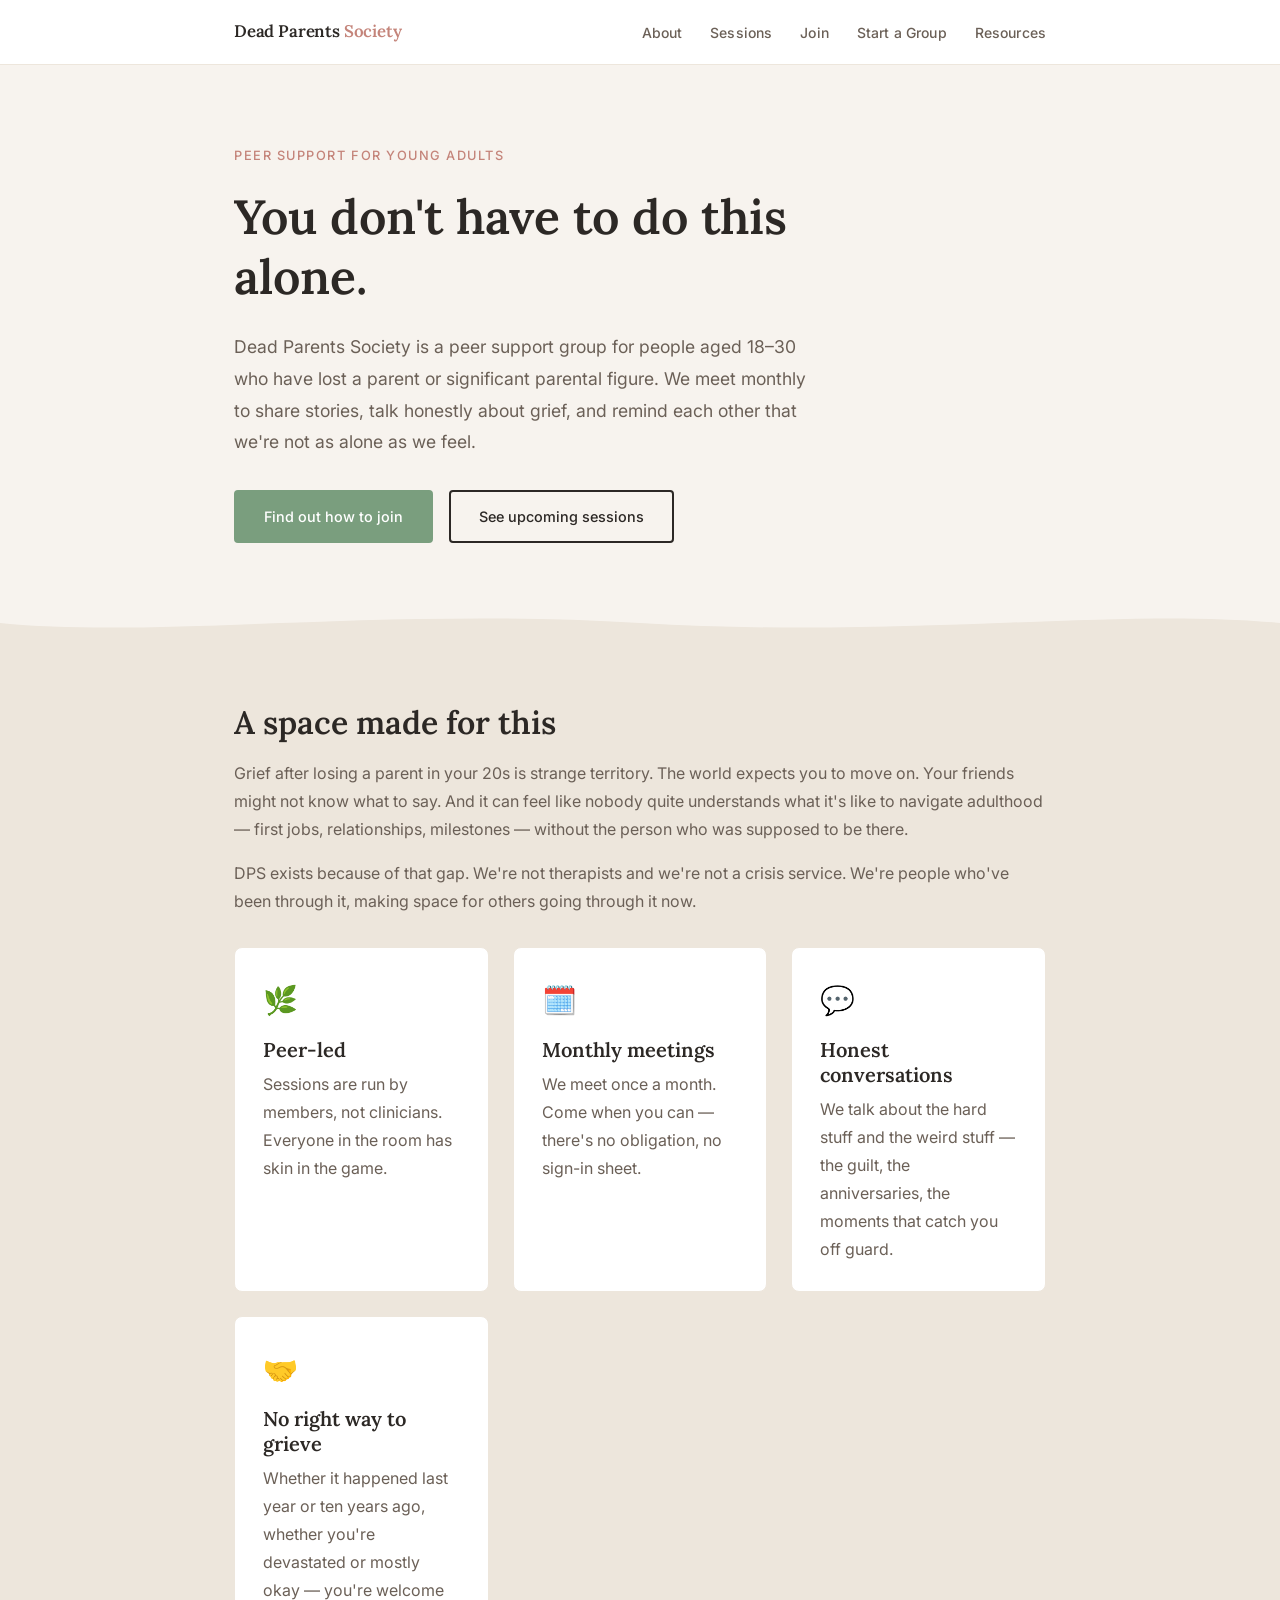
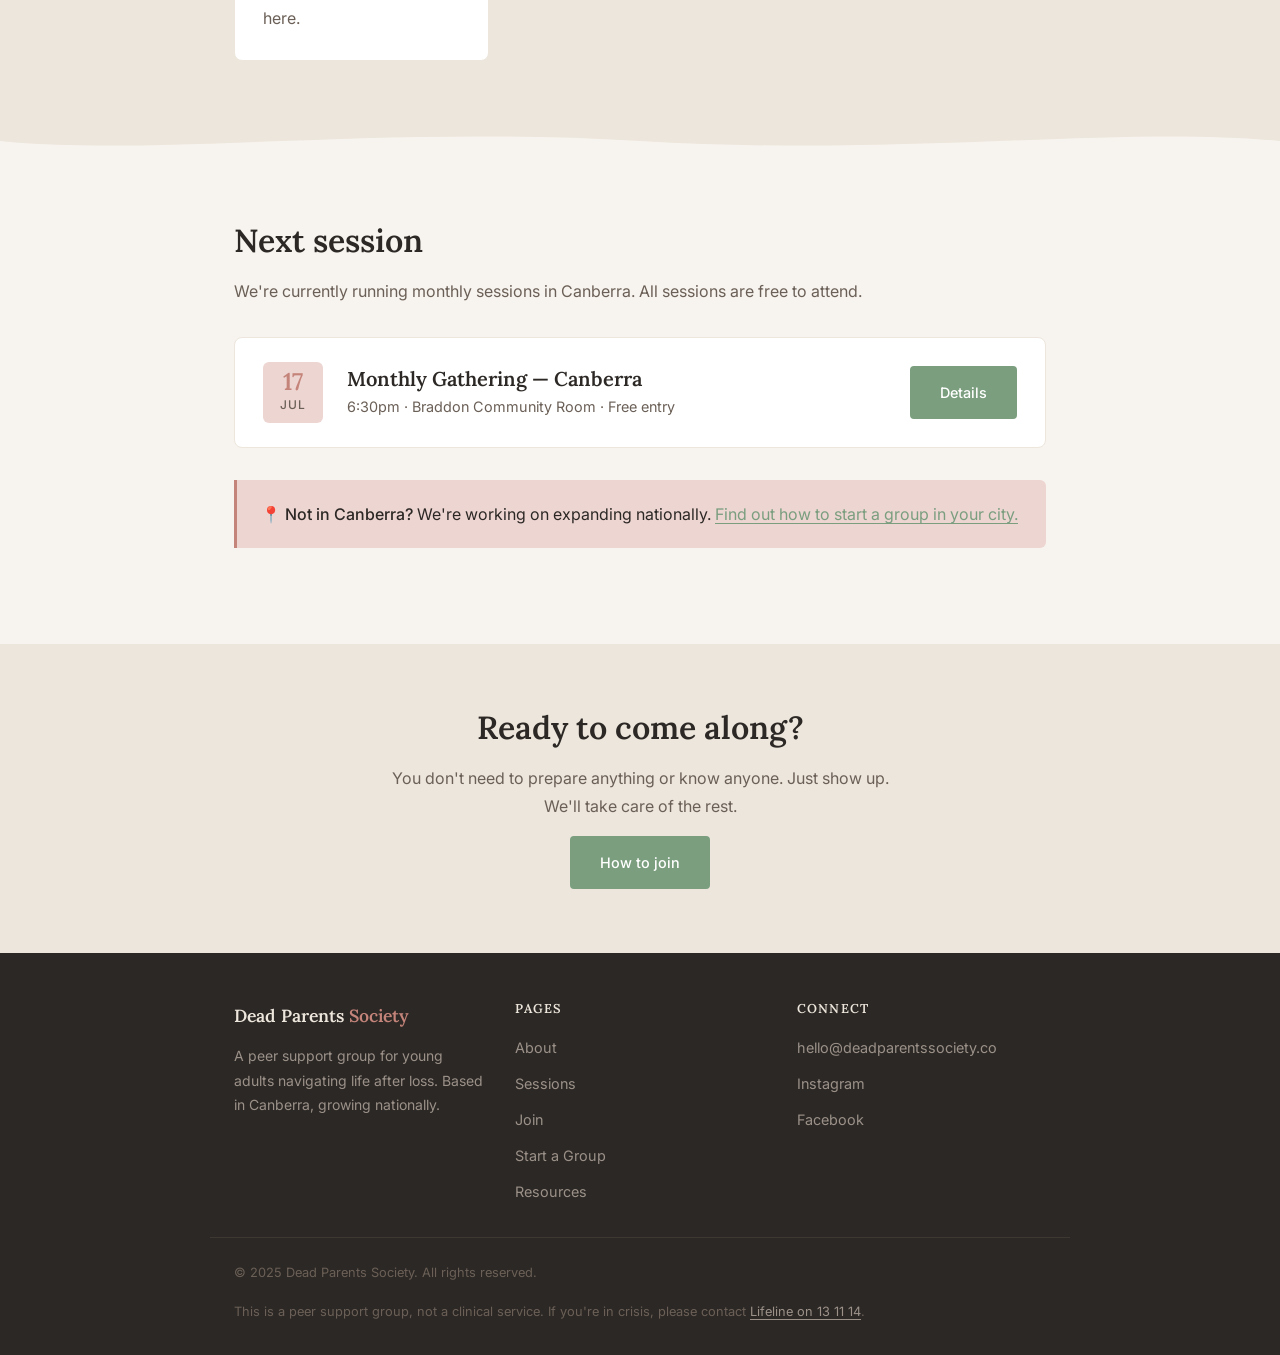
==== index.html @ 54c5f8b0 "Added claude generated files for each website page" ====
<!DOCTYPE html>
<html lang="en">
<head>
  <meta charset="UTF-8" />
  <meta name="viewport" content="width=device-width, initial-scale=1.0" />
  <title>Dead Parents Society — You don't have to do this alone</title>
  <meta name="description" content="A peer support group for people aged 18–30 who have lost a parent or significant parental figure. Based in Canberra, growing nationally." />
  <link rel="stylesheet" href="style.css" />
</head>
<body>

<nav class="site-nav">
  <div class="nav-inner">
    <a href="index.html" class="nav-logo">Dead Parents <span>Society</span></a>
    <button class="nav-toggle" aria-label="Open menu" onclick="toggleNav()">
      <span></span><span></span><span></span>
    </button>
    <ul class="nav-links" id="nav-links">
      <li><a href="about.html">About</a></li>
      <li><a href="sessions.html">Sessions</a></li>
      <li><a href="join.html">Join</a></li>
      <li><a href="start-a-group.html">Start a Group</a></li>
      <li><a href="resources.html">Resources</a></li>
    </ul>
  </div>
</nav>

<!-- HERO -->
<section class="hero">
  <div class="container">
    <p class="hero-eyebrow">Peer support for young adults</p>
    <h1>You don't have to do this alone.</h1>
    <p class="hero-lead">
      Dead Parents Society is a peer support group for people aged 18–30 who have lost a parent or significant parental figure. We meet monthly to share stories, talk honestly about grief, and remind each other that we're not as alone as we feel.
    </p>
    <div class="hero-actions">
      <a href="join.html" class="btn btn-primary">Find out how to join</a>
      <a href="sessions.html" class="btn btn-outline">See upcoming sessions</a>
    </div>
  </div>
</section>

<!-- WAVE DIVIDER -->
<div class="wave-divider">
  <svg viewBox="0 0 1200 32" preserveAspectRatio="none" xmlns="http://www.w3.org/2000/svg">
    <path d="M0,16 C150,32 350,0 600,16 C850,32 1050,0 1200,16 L1200,32 L0,32 Z" fill="#EDE6DC"/>
  </svg>
</div>

<!-- WHAT WE ARE -->
<section class="band">
  <div class="container">
    <h2>A space made for this</h2>
    <p>Grief after losing a parent in your 20s is strange territory. The world expects you to move on. Your friends might not know what to say. And it can feel like nobody quite understands what it's like to navigate adulthood — first jobs, relationships, milestones — without the person who was supposed to be there.</p>
    <p>DPS exists because of that gap. We're not therapists and we're not a crisis service. We're people who've been through it, making space for others going through it now.</p>

    <div class="card-grid">
      <div class="card">
        <div class="card-icon">🌿</div>
        <h3>Peer-led</h3>
        <p>Sessions are run by members, not clinicians. Everyone in the room has skin in the game.</p>
      </div>
      <div class="card">
        <div class="card-icon">🗓️</div>
        <h3>Monthly meetings</h3>
        <p>We meet once a month. Come when you can — there's no obligation, no sign-in sheet.</p>
      </div>
      <div class="card">
        <div class="card-icon">💬</div>
        <h3>Honest conversations</h3>
        <p>We talk about the hard stuff and the weird stuff — the guilt, the anniversaries, the moments that catch you off guard.</p>
      </div>
      <div class="card">
        <div class="card-icon">🤝</div>
        <h3>No right way to grieve</h3>
        <p>Whether it happened last year or ten years ago, whether you're devastated or mostly okay — you're welcome here.</p>
      </div>
    </div>
  </div>
</section>

<!-- WAVE DIVIDER (reversed) -->
<div class="wave-divider" style="transform: rotate(180deg); background: var(--parchment);">
  <svg viewBox="0 0 1200 32" preserveAspectRatio="none" xmlns="http://www.w3.org/2000/svg">
    <path d="M0,16 C150,32 350,0 600,16 C850,32 1050,0 1200,16 L1200,32 L0,32 Z" fill="#EDE6DC"/>
  </svg>
</div>

<!-- NEXT SESSION TEASER -->
<section>
  <div class="container">
    <h2>Next session</h2>
    <p>We're currently running monthly sessions in Canberra. All sessions are free to attend.</p>

    <div class="session-list">
      <div class="session-card">
        <div class="session-date">
          <div class="day">17</div>
          <div class="month">Jul</div>
        </div>
        <div class="session-info">
          <h3>Monthly Gathering — Canberra</h3>
          <p>6:30pm · Braddon Community Room · Free entry</p>
        </div>
        <a href="sessions.html" class="btn btn-primary">Details</a>
      </div>
    </div>

    <div class="callout">
      <p>📍 <strong>Not in Canberra?</strong> We're working on expanding nationally. <a href="start-a-group.html">Find out how to start a group in your city.</a></p>
    </div>
  </div>
</section>

<!-- JOIN CTA -->
<section class="band">
  <div class="container" style="text-align: center; max-width: 580px;">
    <h2>Ready to come along?</h2>
    <p>You don't need to prepare anything or know anyone. Just show up. We'll take care of the rest.</p>
    <a href="join.html" class="btn btn-primary">How to join</a>
  </div>
</section>

<footer class="site-footer">
  <div class="footer-inner">
    <div class="footer-brand">
      <div class="footer-logo">Dead Parents <span>Society</span></div>
      <p>A peer support group for young adults navigating life after loss. Based in Canberra, growing nationally.</p>
    </div>
    <nav class="footer-nav" aria-label="Footer navigation">
      <h4>Pages</h4>
      <ul>
        <li><a href="about.html">About</a></li>
        <li><a href="sessions.html">Sessions</a></li>
        <li><a href="join.html">Join</a></li>
        <li><a href="start-a-group.html">Start a Group</a></li>
        <li><a href="resources.html">Resources</a></li>
      </ul>
    </nav>
    <div class="footer-connect">
      <h4>Connect</h4>
      <ul>
        <li><a href="mailto:hello@deadparentssociety.co">hello@deadparentssociety.co</a></li>
        <li><a href="#">Instagram</a></li>
        <li><a href="#">Facebook</a></li>
      </ul>
    </div>
  </div>
  <div class="footer-bottom">
    <p>© 2025 Dead Parents Society. All rights reserved.</p>
    <p>This is a peer support group, not a clinical service. If you're in crisis, please contact <a href="https://www.lifeline.org.au" style="color:#9B9189">Lifeline on 13 11 14</a>.</p>
  </div>
</footer>

<script>
  function toggleNav() {
    document.getElementById('nav-links').classList.toggle('open');
  }
  document.querySelectorAll('.nav-links a').forEach(link => {
    if (link.href === window.location.href) link.classList.add('active');
  });
</script>
</body>
</html>
---- style.css ----
/* ============================================
   Dead Parents Society — stylesheet
   deadparentssociety.co
   ============================================ */

@import url('https://fonts.googleapis.com/css2?family=Lora:ital,wght@0,400;0,600;1,400&family=Inter:wght@300;400;500&display=swap');

/* --- Reset & Base --- */
*, *::before, *::after { box-sizing: border-box; margin: 0; padding: 0; }

:root {
  --parchment:   #F7F3EE;
  --linen:       #EDE6DC;
  --charcoal:    #2C2825;
  --mid:         #6B6057;
  --sage:        #7A9E7E;
  --sage-light:  #C4D9C6;
  --rose:        #C4847A;
  --rose-light:  #EDD5D2;
  --white:       #FFFFFF;

  --font-display: 'Lora', Georgia, serif;
  --font-body:    'Inter', system-ui, sans-serif;

  --max-width: 860px;
  --gap: 2rem;
}

html { scroll-behavior: smooth; }

body {
  background-color: var(--parchment);
  color: var(--charcoal);
  font-family: var(--font-body);
  font-size: 1rem;
  line-height: 1.75;
  -webkit-font-smoothing: antialiased;
}

img { max-width: 100%; display: block; }
a { color: var(--sage); text-decoration: underline; text-underline-offset: 3px; }
a:hover { color: var(--rose); }

/* --- Typography --- */
h1, h2, h3, h4 {
  font-family: var(--font-display);
  line-height: 1.25;
  color: var(--charcoal);
}

h1 { font-size: clamp(2rem, 5vw, 3rem); font-weight: 600; }
h2 { font-size: clamp(1.5rem, 3vw, 2rem); font-weight: 600; margin-bottom: 1rem; }
h3 { font-size: 1.25rem; font-weight: 600; margin-bottom: 0.5rem; }
h4 { font-size: 1rem; font-weight: 600; }

p { margin-bottom: 1rem; color: var(--mid); }
p:last-child { margin-bottom: 0; }

strong { color: var(--charcoal); font-weight: 500; }

/* --- Layout --- */
.container {
  max-width: var(--max-width);
  margin: 0 auto;
  padding: 0 1.5rem;
}

section {
  padding: 4rem 0;
}

/* --- Signature element: wavy divider --- */
.wave-divider {
  width: 100%;
  overflow: hidden;
  line-height: 0;
  margin: 0;
}

.wave-divider svg {
  display: block;
  width: 100%;
  height: 32px;
}

.divider-line {
  border: none;
  height: 2px;
  background: none;
  position: relative;
  margin: 2.5rem auto;
  max-width: 120px;
  text-align: center;
}

.divider-line::before {
  content: '';
  display: block;
  height: 2px;
  background: var(--sage-light);
  border-radius: 2px;
}

/* --- Navigation --- */
.site-nav {
  background: var(--white);
  border-bottom: 1px solid var(--linen);
  position: sticky;
  top: 0;
  z-index: 100;
}

.nav-inner {
  max-width: var(--max-width);
  margin: 0 auto;
  padding: 0 1.5rem;
  display: flex;
  align-items: center;
  justify-content: space-between;
  height: 64px;
}

.nav-logo {
  font-family: var(--font-display);
  font-weight: 600;
  font-size: 1.05rem;
  color: var(--charcoal);
  text-decoration: none;
  letter-spacing: -0.01em;
}

.nav-logo span {
  color: var(--rose);
}

.nav-links {
  display: flex;
  gap: 1.75rem;
  list-style: none;
}

.nav-links a {
  font-size: 0.875rem;
  font-weight: 500;
  color: var(--mid);
  text-decoration: none;
  letter-spacing: 0.01em;
  transition: color 0.2s;
}

.nav-links a:hover,
.nav-links a.active {
  color: var(--charcoal);
}

/* Hamburger */
.nav-toggle {
  display: none;
  background: none;
  border: none;
  cursor: pointer;
  padding: 0.25rem;
  flex-direction: column;
  gap: 5px;
}

.nav-toggle span {
  display: block;
  width: 24px;
  height: 2px;
  background: var(--charcoal);
  border-radius: 2px;
  transition: all 0.3s;
}

/* --- Buttons --- */
.btn {
  display: inline-block;
  padding: 0.75rem 1.75rem;
  border-radius: 4px;
  font-family: var(--font-body);
  font-size: 0.9rem;
  font-weight: 500;
  text-decoration: none;
  cursor: pointer;
  transition: all 0.2s;
  border: 2px solid transparent;
}

.btn-primary {
  background: var(--sage);
  color: var(--white);
  border-color: var(--sage);
}

.btn-primary:hover {
  background: #698a6d;
  border-color: #698a6d;
  color: var(--white);
}

.btn-outline {
  background: transparent;
  color: var(--charcoal);
  border-color: var(--charcoal);
}

.btn-outline:hover {
  background: var(--charcoal);
  color: var(--white);
}

/* --- Hero --- */
.hero {
  padding: 5rem 0 4rem;
}

.hero-eyebrow {
  font-family: var(--font-body);
  font-size: 0.8rem;
  font-weight: 500;
  letter-spacing: 0.12em;
  text-transform: uppercase;
  color: var(--rose);
  margin-bottom: 1.25rem;
}

.hero h1 {
  margin-bottom: 1.5rem;
  max-width: 680px;
}

.hero-lead {
  font-size: 1.1rem;
  line-height: 1.8;
  max-width: 580px;
  margin-bottom: 2rem;
  color: var(--mid);
}

.hero-actions {
  display: flex;
  gap: 1rem;
  flex-wrap: wrap;
}

/* --- Cards --- */
.card-grid {
  display: grid;
  grid-template-columns: repeat(auto-fit, minmax(240px, 1fr));
  gap: 1.5rem;
  margin-top: 2rem;
}

.card {
  background: var(--white);
  border: 1px solid var(--linen);
  border-radius: 8px;
  padding: 1.75rem;
}

.card-icon {
  font-size: 1.75rem;
  margin-bottom: 0.75rem;
}

/* --- Linen band (alternating section bg) --- */
.band {
  background: var(--linen);
}

/* --- Inline callout --- */
.callout {
  background: var(--rose-light);
  border-left: 3px solid var(--rose);
  border-radius: 0 6px 6px 0;
  padding: 1.25rem 1.5rem;
  margin: 2rem 0;
}

.callout p { color: var(--charcoal); margin: 0; }

/* --- Accordion (for resources / FAQ) --- */
.accordion-item {
  border-bottom: 1px solid var(--linen);
}

.accordion-btn {
  width: 100%;
  background: none;
  border: none;
  text-align: left;
  padding: 1.25rem 0;
  font-family: var(--font-display);
  font-size: 1rem;
  font-weight: 600;
  color: var(--charcoal);
  cursor: pointer;
  display: flex;
  justify-content: space-between;
  align-items: center;
  gap: 1rem;
}

.accordion-btn:hover { color: var(--sage); }

.accordion-icon {
  font-size: 1.25rem;
  line-height: 1;
  color: var(--rose);
  transition: transform 0.25s;
  flex-shrink: 0;
}

.accordion-content {
  display: none;
  padding-bottom: 1.25rem;
}

.accordion-content p { color: var(--mid); }

.accordion-item.open .accordion-icon {
  transform: rotate(45deg);
}

.accordion-item.open .accordion-content {
  display: block;
}

/* --- Steps (start a group) --- */
.steps {
  margin-top: 2rem;
  display: flex;
  flex-direction: column;
  gap: 0;
}

.step {
  display: grid;
  grid-template-columns: 48px 1fr;
  gap: 1rem 1.25rem;
  padding: 1.75rem 0;
  border-bottom: 1px solid var(--linen);
  align-items: start;
}

.step:last-child { border-bottom: none; }

.step-num {
  width: 48px;
  height: 48px;
  background: var(--sage-light);
  border-radius: 50%;
  display: flex;
  align-items: center;
  justify-content: center;
  font-family: var(--font-display);
  font-size: 1.1rem;
  font-weight: 600;
  color: var(--charcoal);
  flex-shrink: 0;
  margin-top: 0.15rem;
}

/* --- Session card --- */
.session-list {
  display: flex;
  flex-direction: column;
  gap: 1rem;
  margin-top: 2rem;
}

.session-card {
  background: var(--white);
  border: 1px solid var(--linen);
  border-radius: 8px;
  padding: 1.5rem 1.75rem;
  display: grid;
  grid-template-columns: auto 1fr auto;
  gap: 0.5rem 1.5rem;
  align-items: center;
}

.session-date {
  text-align: center;
  background: var(--rose-light);
  border-radius: 6px;
  padding: 0.5rem 0.75rem;
  min-width: 60px;
}

.session-date .day {
  font-family: var(--font-display);
  font-size: 1.5rem;
  font-weight: 600;
  line-height: 1;
  color: var(--rose);
}

.session-date .month {
  font-size: 0.75rem;
  font-weight: 500;
  letter-spacing: 0.08em;
  text-transform: uppercase;
  color: var(--mid);
}

.session-info h3 { margin-bottom: 0.2rem; }
.session-info p { margin: 0; font-size: 0.9rem; }

/* --- Resource links --- */
.resource-list {
  display: flex;
  flex-direction: column;
  gap: 0.75rem;
  margin-top: 1.5rem;
}

.resource-link {
  display: flex;
  align-items: flex-start;
  gap: 0.75rem;
  padding: 1rem 1.25rem;
  background: var(--white);
  border: 1px solid var(--linen);
  border-radius: 6px;
  text-decoration: none;
  transition: border-color 0.2s, box-shadow 0.2s;
}

.resource-link:hover {
  border-color: var(--sage);
  box-shadow: 0 2px 8px rgba(122,158,126,0.12);
  color: var(--charcoal);
}

.resource-link-icon { font-size: 1.2rem; flex-shrink: 0; padding-top: 0.1rem; }
.resource-link-text strong { display: block; color: var(--charcoal); font-size: 0.95rem; }
.resource-link-text span { color: var(--mid); font-size: 0.85rem; }

/* --- Footer --- */
.site-footer {
  background: var(--charcoal);
  color: var(--linen);
  padding: 3rem 0 2rem;
}

.footer-inner {
  max-width: var(--max-width);
  margin: 0 auto;
  padding: 0 1.5rem;
  display: grid;
  grid-template-columns: 1fr 1fr 1fr;
  gap: 2rem;
}

.footer-brand p {
  font-size: 0.875rem;
  color: #9B9189;
  margin-top: 0.75rem;
}

.footer-nav h4,
.footer-connect h4 {
  color: var(--linen);
  font-size: 0.8rem;
  letter-spacing: 0.1em;
  text-transform: uppercase;
  margin-bottom: 1rem;
}

.footer-nav ul,
.footer-connect ul {
  list-style: none;
  display: flex;
  flex-direction: column;
  gap: 0.5rem;
}

.footer-nav a,
.footer-connect a {
  color: #9B9189;
  text-decoration: none;
  font-size: 0.9rem;
  transition: color 0.2s;
}

.footer-nav a:hover,
.footer-connect a:hover { color: var(--linen); }

.footer-logo {
  font-family: var(--font-display);
  font-size: 1.1rem;
  font-weight: 600;
  color: var(--linen);
}

.footer-logo span { color: var(--rose); }

.footer-bottom {
  max-width: var(--max-width);
  margin: 2rem auto 0;
  padding: 1.5rem 1.5rem 0;
  border-top: 1px solid #3E3832;
  display: flex;
  justify-content: space-between;
  align-items: center;
  gap: 1rem;
  flex-wrap: wrap;
}

.footer-bottom p {
  color: #6B6057;
  font-size: 0.8rem;
  margin: 0;
}

/* --- Responsive --- */
@media (max-width: 640px) {
  .nav-links { display: none; flex-direction: column; }
  .nav-links.open { display: flex; position: absolute; top: 64px; left: 0; right: 0; background: var(--white); padding: 1rem 1.5rem 1.5rem; border-bottom: 1px solid var(--linen); gap: 1rem; }
  .nav-toggle { display: flex; }

  .session-card { grid-template-columns: auto 1fr; }
  .session-card .btn { grid-column: 1 / -1; }

  .footer-inner { grid-template-columns: 1fr; }
  .footer-bottom { flex-direction: column; align-items: flex-start; }
}

@media (prefers-reduced-motion: reduce) {
  *, *::before, *::after { transition: none !important; animation: none !important; }
}
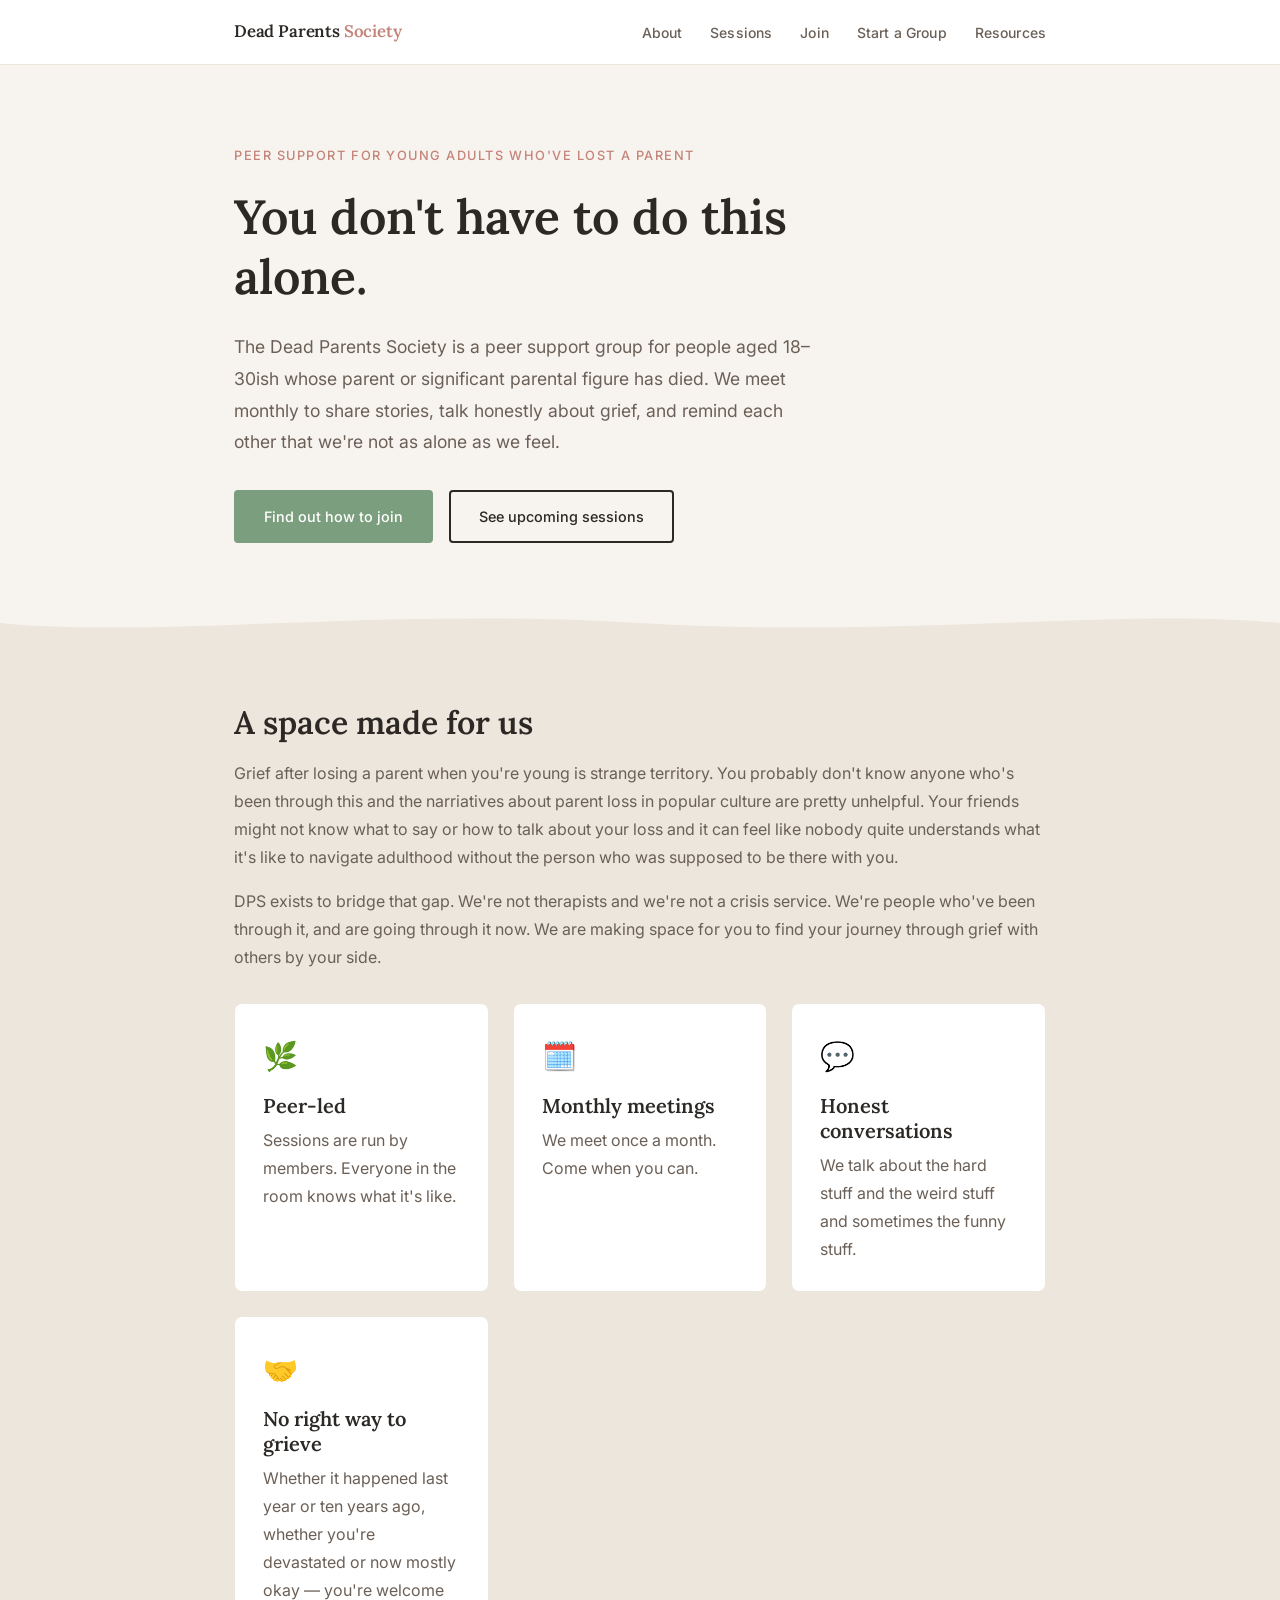
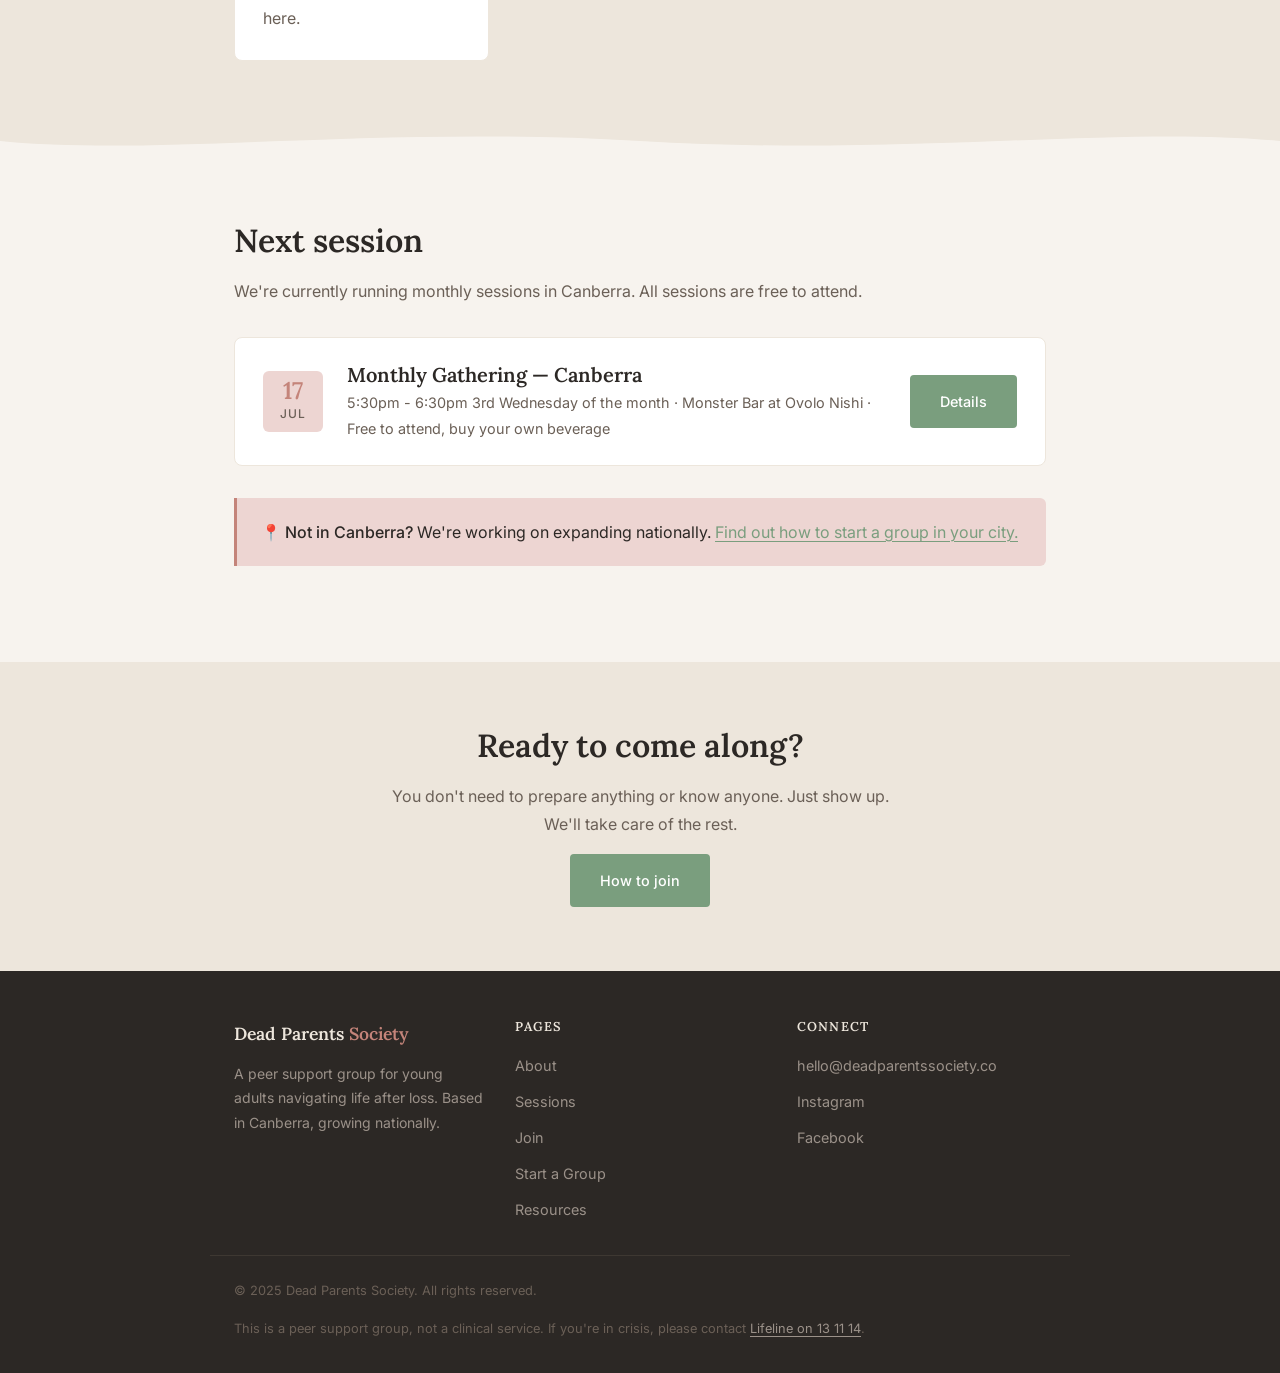
==== commit dc6524b1: "Revise AI generated text to be accurate Updated the title and description meta tags for clarity. Rev" ====
--- a/index.html
+++ b/index.html
@@ -3,8 +3,8 @@
 <head>
   <meta charset="UTF-8" />
   <meta name="viewport" content="width=device-width, initial-scale=1.0" />
-  <title>Dead Parents Society — You don't have to do this alone</title>
-  <meta name="description" content="A peer support group for people aged 18–30 who have lost a parent or significant parental figure. Based in Canberra, growing nationally." />
+  <title>Dead Parents Society</title>
+  <meta name="description" content="A peer support group for people aged 18–30ish who have lost a parent or significant parental figure. Based in Canberra, growing nationally." />
   <link rel="stylesheet" href="style.css" />
 </head>
 <body>
@@ -28,10 +28,10 @@
 <!-- HERO -->
 <section class="hero">
   <div class="container">
-    <p class="hero-eyebrow">Peer support for young adults</p>
+    <p class="hero-eyebrow">Peer support for young adults who've lost a parent</p>
     <h1>You don't have to do this alone.</h1>
     <p class="hero-lead">
-      Dead Parents Society is a peer support group for people aged 18–30 who have lost a parent or significant parental figure. We meet monthly to share stories, talk honestly about grief, and remind each other that we're not as alone as we feel.
+      The Dead Parents Society is a peer support group for people aged 18–30ish whose parent or significant parental figure has died. We meet monthly to share stories, talk honestly about grief, and remind each other that we're not as alone as we feel.
     </p>
     <div class="hero-actions">
       <a href="join.html" class="btn btn-primary">Find out how to join</a>
@@ -50,30 +50,30 @@
 <!-- WHAT WE ARE -->
 <section class="band">
   <div class="container">
-    <h2>A space made for this</h2>
-    <p>Grief after losing a parent in your 20s is strange territory. The world expects you to move on. Your friends might not know what to say. And it can feel like nobody quite understands what it's like to navigate adulthood — first jobs, relationships, milestones — without the person who was supposed to be there.</p>
-    <p>DPS exists because of that gap. We're not therapists and we're not a crisis service. We're people who've been through it, making space for others going through it now.</p>
+    <h2>A space made for us</h2>
+    <p>Grief after losing a parent when you're young is strange territory. You probably don't know anyone who's been through this and the narriatives about parent loss in popular culture are pretty unhelpful. Your friends might not know what to say or how to talk about your loss and it can feel like nobody quite understands what it's like to navigate adulthood without the person who was supposed to be there with you.</p>
+    <p>DPS exists to bridge that gap. We're not therapists and we're not a crisis service. We're people who've been through it, and are going through it now. We are making space for you to find your journey through grief with others by your side.</p>
 
     <div class="card-grid">
       <div class="card">
         <div class="card-icon">🌿</div>
         <h3>Peer-led</h3>
-        <p>Sessions are run by members, not clinicians. Everyone in the room has skin in the game.</p>
+        <p>Sessions are run by members. Everyone in the room knows what it's like.</p>
       </div>
       <div class="card">
         <div class="card-icon">🗓️</div>
         <h3>Monthly meetings</h3>
-        <p>We meet once a month. Come when you can — there's no obligation, no sign-in sheet.</p>
+        <p>We meet once a month. Come when you can.</p>
       </div>
       <div class="card">
         <div class="card-icon">💬</div>
         <h3>Honest conversations</h3>
-        <p>We talk about the hard stuff and the weird stuff — the guilt, the anniversaries, the moments that catch you off guard.</p>
+        <p>We talk about the hard stuff and the weird stuff and sometimes the funny stuff.</p>
       </div>
       <div class="card">
         <div class="card-icon">🤝</div>
         <h3>No right way to grieve</h3>
-        <p>Whether it happened last year or ten years ago, whether you're devastated or mostly okay — you're welcome here.</p>
+        <p>Whether it happened last year or ten years ago, whether you're devastated or now mostly okay — you're welcome here.</p>
       </div>
     </div>
   </div>
@@ -100,7 +100,7 @@
         </div>
         <div class="session-info">
           <h3>Monthly Gathering — Canberra</h3>
-          <p>6:30pm · Braddon Community Room · Free entry</p>
+          <p>5:30pm - 6:30pm 3rd Wednesday of the month · Monster Bar at Ovolo Nishi · Free to attend, buy your own beverage</p>
         </div>
         <a href="sessions.html" class="btn btn-primary">Details</a>
       </div>
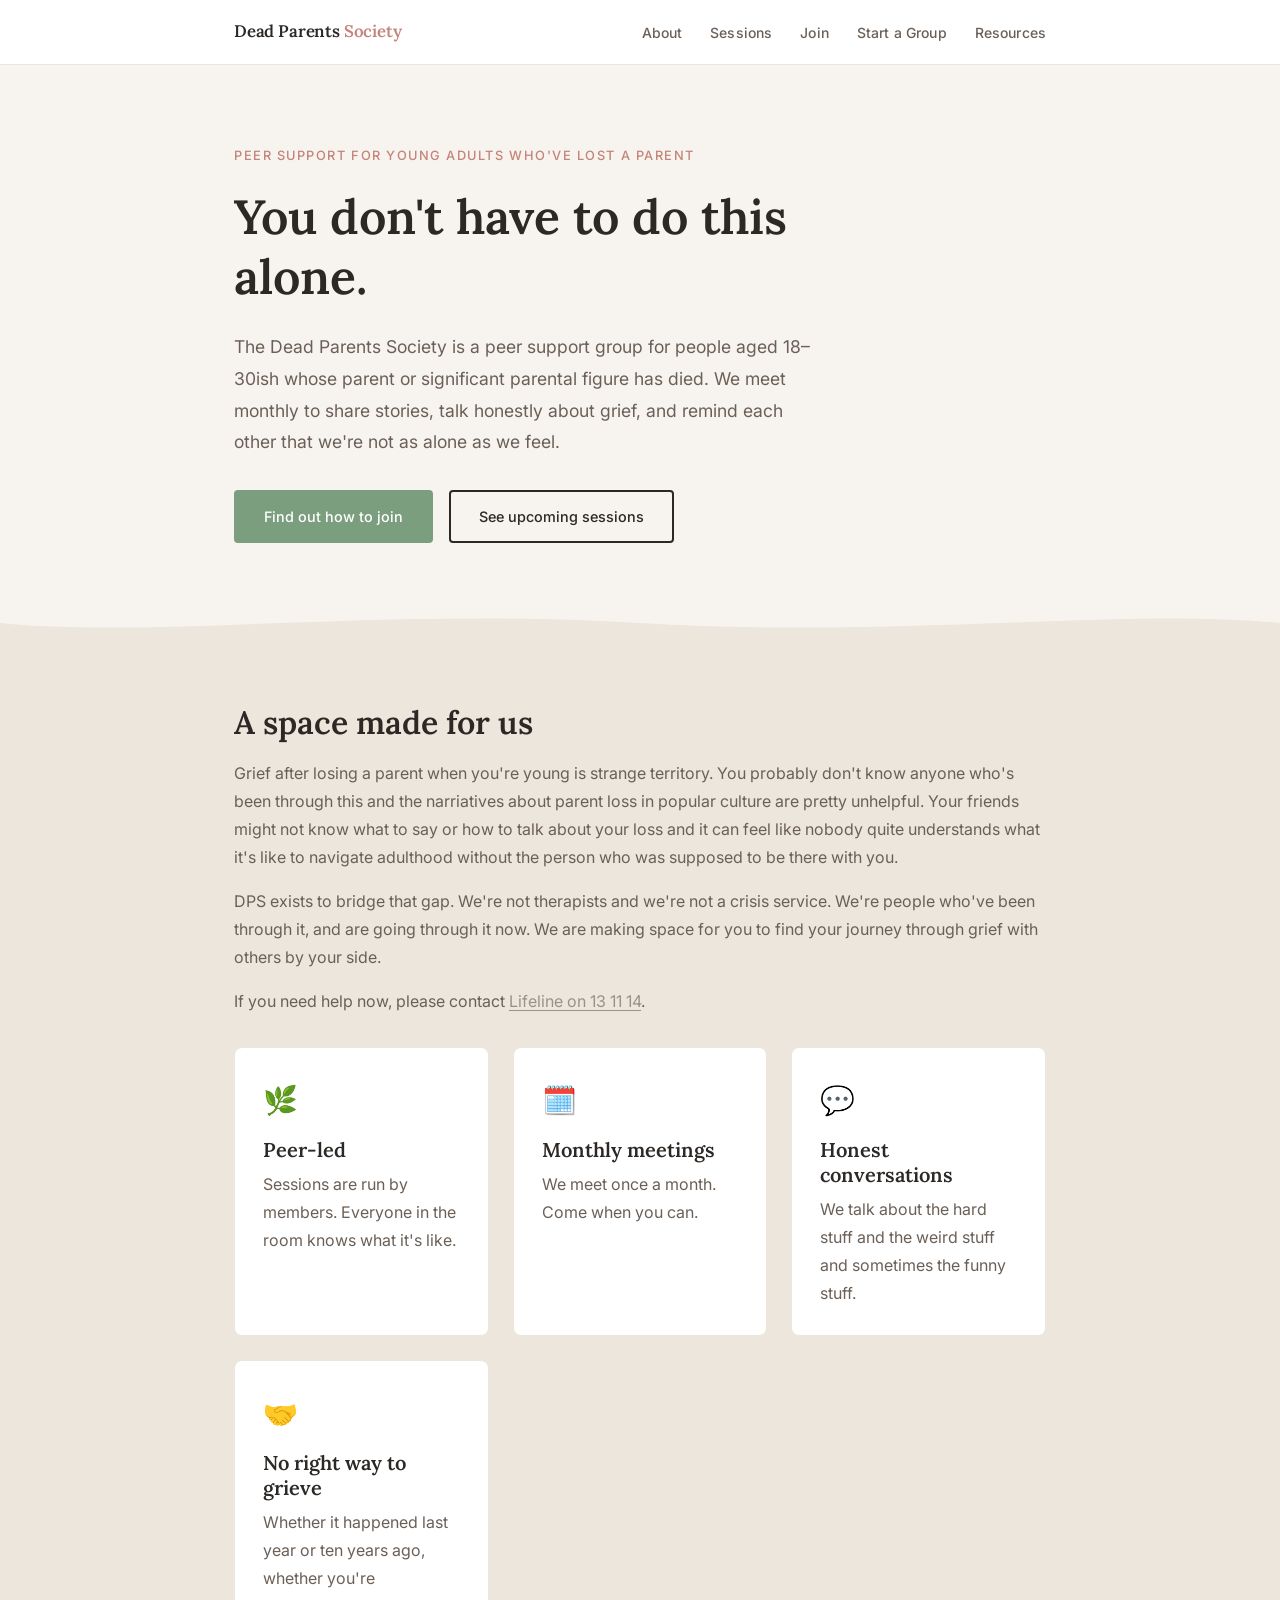
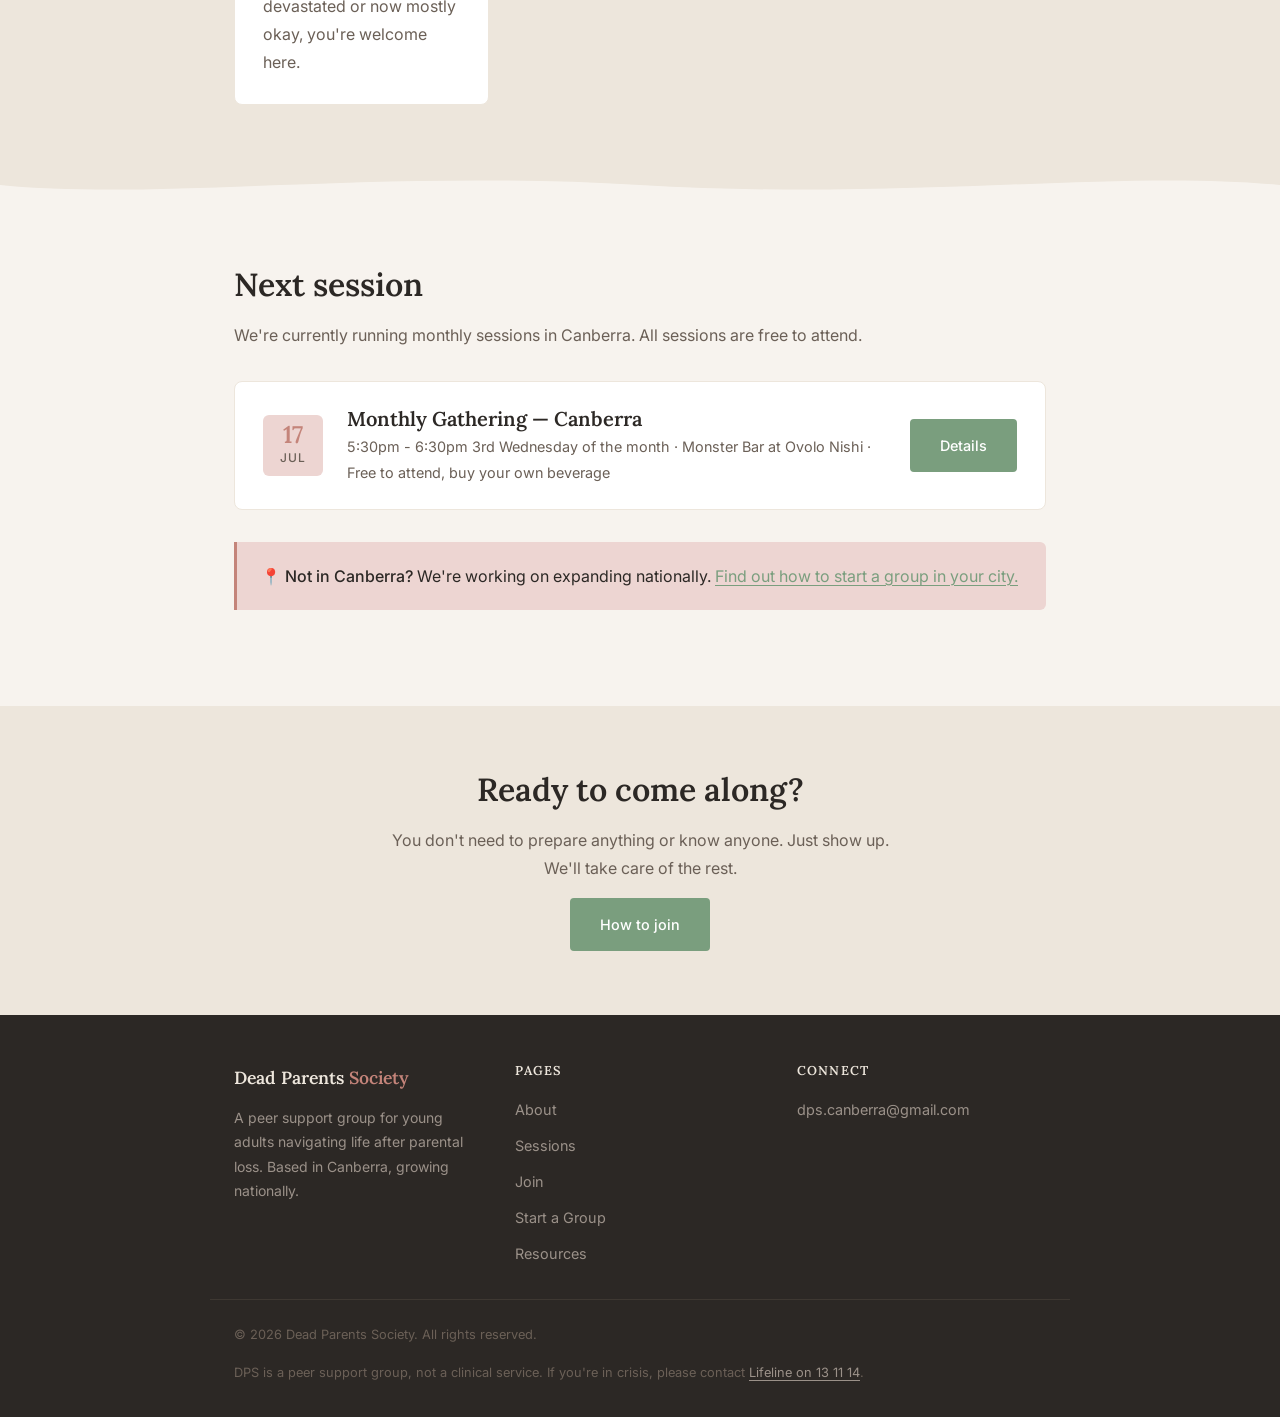
==== commit 37a13ce4: "Revise footer content and contact details Updated contact email and footer information, including th" ====
--- a/index.html
+++ b/index.html
@@ -53,6 +53,7 @@
     <h2>A space made for us</h2>
     <p>Grief after losing a parent when you're young is strange territory. You probably don't know anyone who's been through this and the narriatives about parent loss in popular culture are pretty unhelpful. Your friends might not know what to say or how to talk about your loss and it can feel like nobody quite understands what it's like to navigate adulthood without the person who was supposed to be there with you.</p>
     <p>DPS exists to bridge that gap. We're not therapists and we're not a crisis service. We're people who've been through it, and are going through it now. We are making space for you to find your journey through grief with others by your side.</p>
+    <p>If you need help now, please contact <a href="https://www.lifeline.org.au" style="color:#9B9189">Lifeline on 13 11 14</a>.</p></p>
 
     <div class="card-grid">
       <div class="card">
@@ -73,7 +74,7 @@
       <div class="card">
         <div class="card-icon">🤝</div>
         <h3>No right way to grieve</h3>
-        <p>Whether it happened last year or ten years ago, whether you're devastated or now mostly okay — you're welcome here.</p>
+        <p>Whether it happened last year or ten years ago, whether you're devastated or now mostly okay, you're welcome here.</p>
       </div>
     </div>
   </div>
@@ -125,7 +126,7 @@
   <div class="footer-inner">
     <div class="footer-brand">
       <div class="footer-logo">Dead Parents <span>Society</span></div>
-      <p>A peer support group for young adults navigating life after loss. Based in Canberra, growing nationally.</p>
+      <p>A peer support group for young adults navigating life after parental loss. Based in Canberra, growing nationally.</p>
     </div>
     <nav class="footer-nav" aria-label="Footer navigation">
       <h4>Pages</h4>
@@ -140,15 +141,13 @@
     <div class="footer-connect">
       <h4>Connect</h4>
       <ul>
-        <li><a href="mailto:hello@deadparentssociety.co">hello@deadparentssociety.co</a></li>
-        <li><a href="#">Instagram</a></li>
-        <li><a href="#">Facebook</a></li>
+        <li><a href="mailto:hello@deadparentssociety.co">dps.canberra@gmail.com</a></li>
       </ul>
     </div>
   </div>
   <div class="footer-bottom">
-    <p>© 2025 Dead Parents Society. All rights reserved.</p>
-    <p>This is a peer support group, not a clinical service. If you're in crisis, please contact <a href="https://www.lifeline.org.au" style="color:#9B9189">Lifeline on 13 11 14</a>.</p>
+    <p>© 2026 Dead Parents Society. All rights reserved.</p>
+    <p>DPS is a peer support group, not a clinical service. If you're in crisis, please contact <a href="https://www.lifeline.org.au" style="color:#9B9189">Lifeline on 13 11 14</a>.</p>
   </div>
 </footer>
 
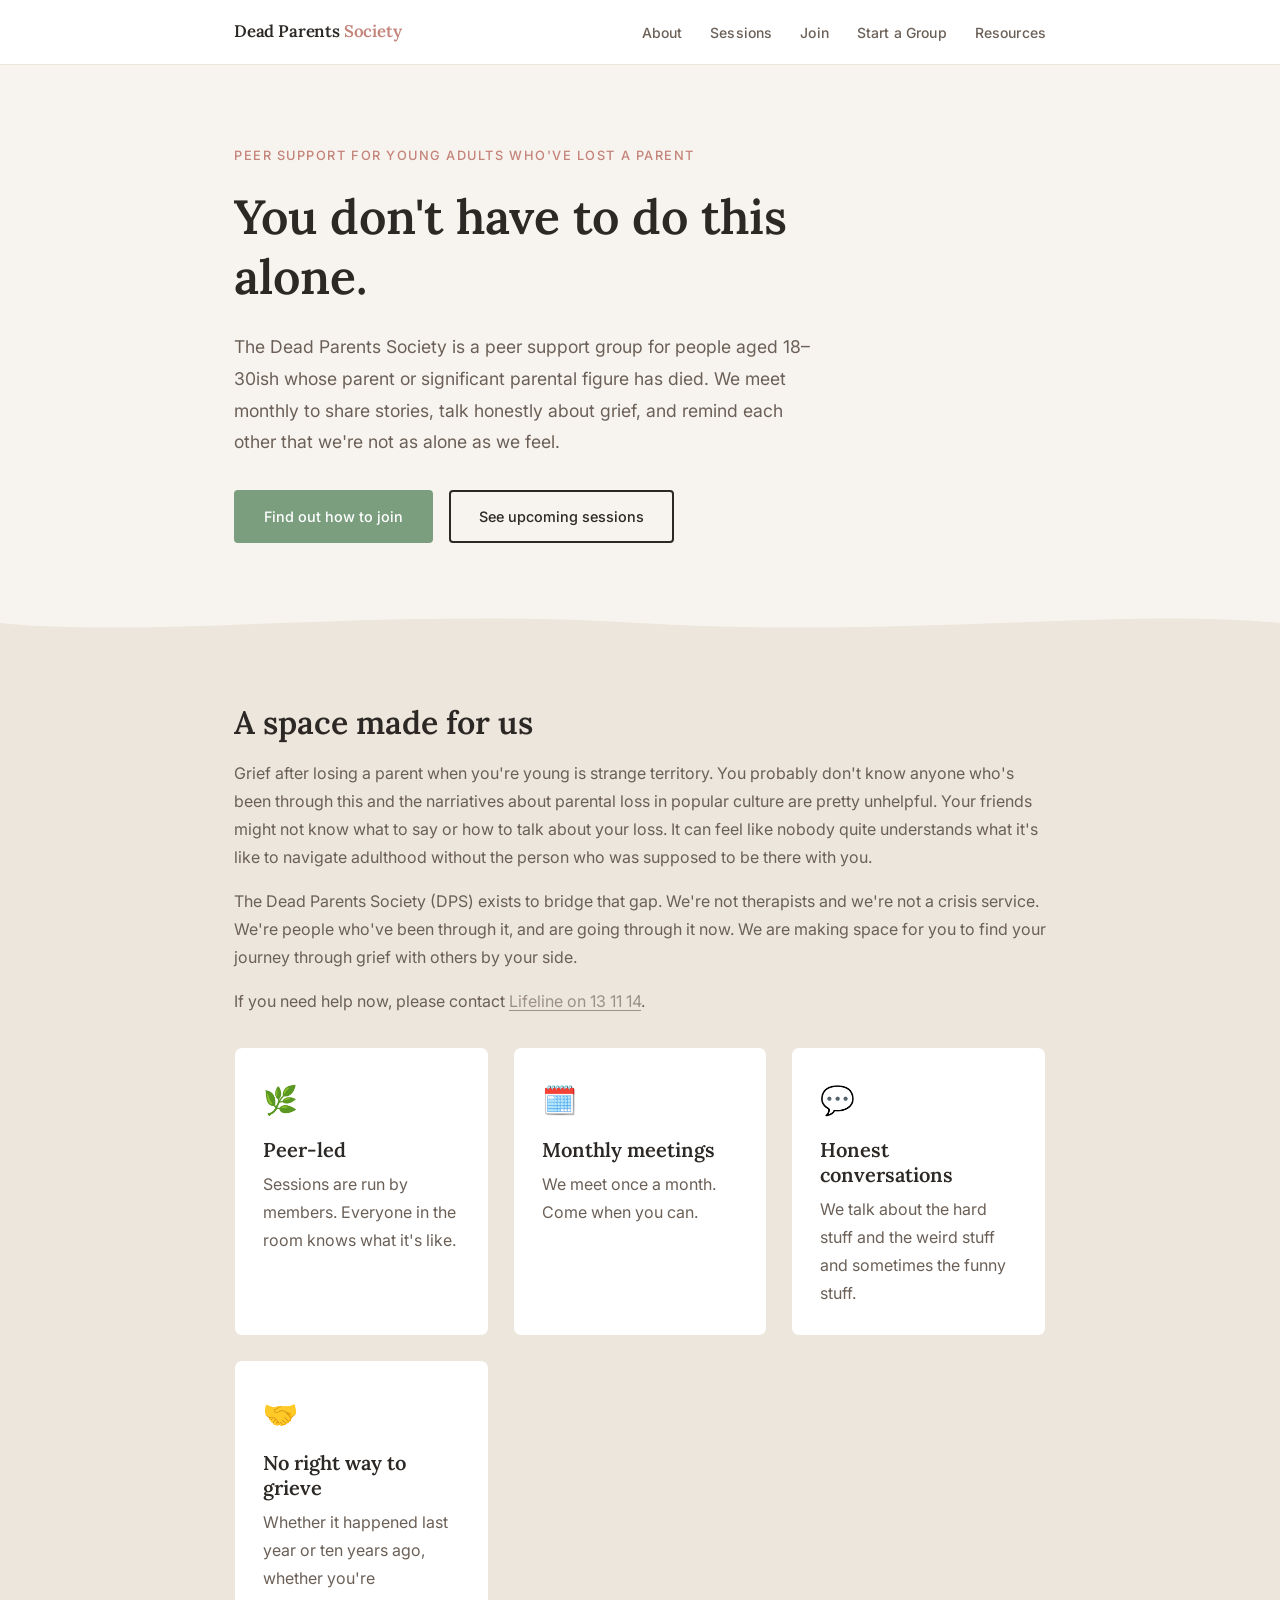
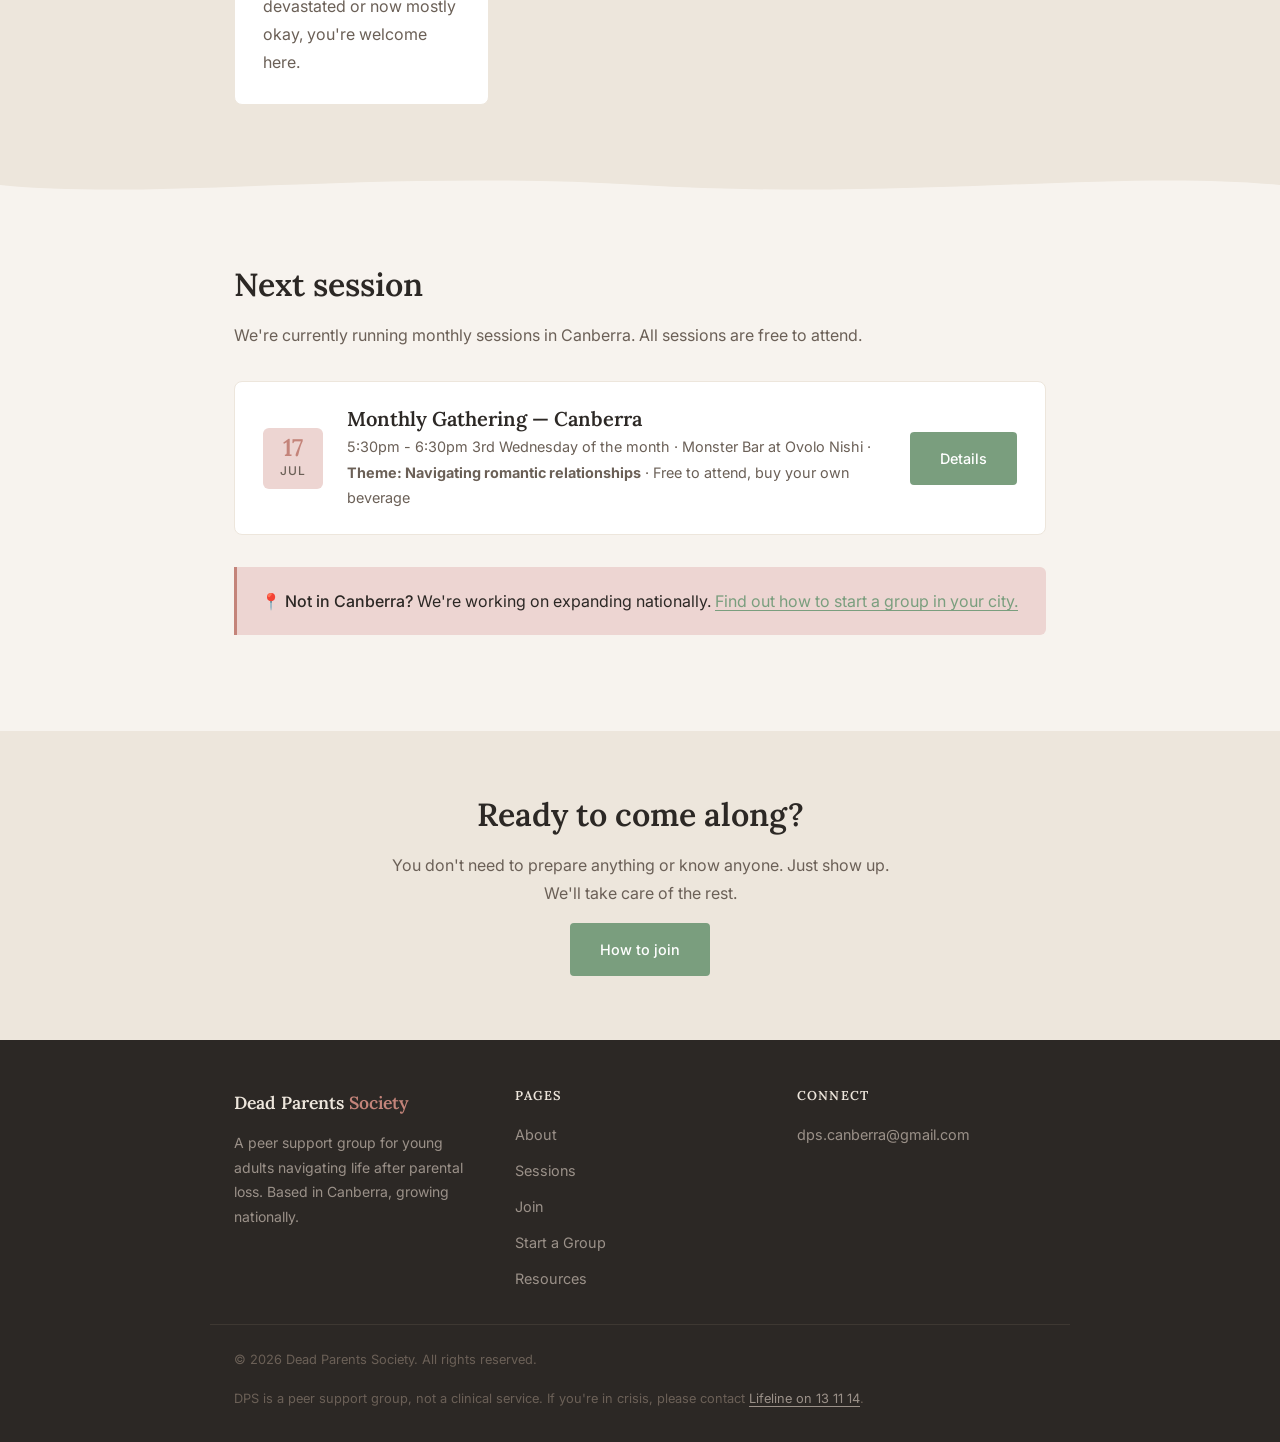
==== commit f3995932: "Typos and tweaks in index.html" ====
--- a/index.html
+++ b/index.html
@@ -51,8 +51,8 @@
 <section class="band">
   <div class="container">
     <h2>A space made for us</h2>
-    <p>Grief after losing a parent when you're young is strange territory. You probably don't know anyone who's been through this and the narriatives about parent loss in popular culture are pretty unhelpful. Your friends might not know what to say or how to talk about your loss and it can feel like nobody quite understands what it's like to navigate adulthood without the person who was supposed to be there with you.</p>
-    <p>DPS exists to bridge that gap. We're not therapists and we're not a crisis service. We're people who've been through it, and are going through it now. We are making space for you to find your journey through grief with others by your side.</p>
+    <p>Grief after losing a parent when you're young is strange territory. You probably don't know anyone who's been through this and the narriatives about parental loss in popular culture are pretty unhelpful. Your friends might not know what to say or how to talk about your loss. It can feel like nobody quite understands what it's like to navigate adulthood without the person who was supposed to be there with you.</p>
+    <p>The Dead Parents Society (DPS) exists to bridge that gap. We're not therapists and we're not a crisis service. We're people who've been through it, and are going through it now. We are making space for you to find your journey through grief with others by your side.</p>
     <p>If you need help now, please contact <a href="https://www.lifeline.org.au" style="color:#9B9189">Lifeline on 13 11 14</a>.</p></p>
 
     <div class="card-grid">
@@ -101,7 +101,7 @@
         </div>
         <div class="session-info">
           <h3>Monthly Gathering — Canberra</h3>
-          <p>5:30pm - 6:30pm 3rd Wednesday of the month · Monster Bar at Ovolo Nishi · Free to attend, buy your own beverage</p>
+          <p>5:30pm - 6:30pm 3rd Wednesday of the month · Monster Bar at Ovolo Nishi · <b>Theme: Navigating romantic relationships</b> · Free to attend, buy your own beverage</p>
         </div>
         <a href="sessions.html" class="btn btn-primary">Details</a>
       </div>
